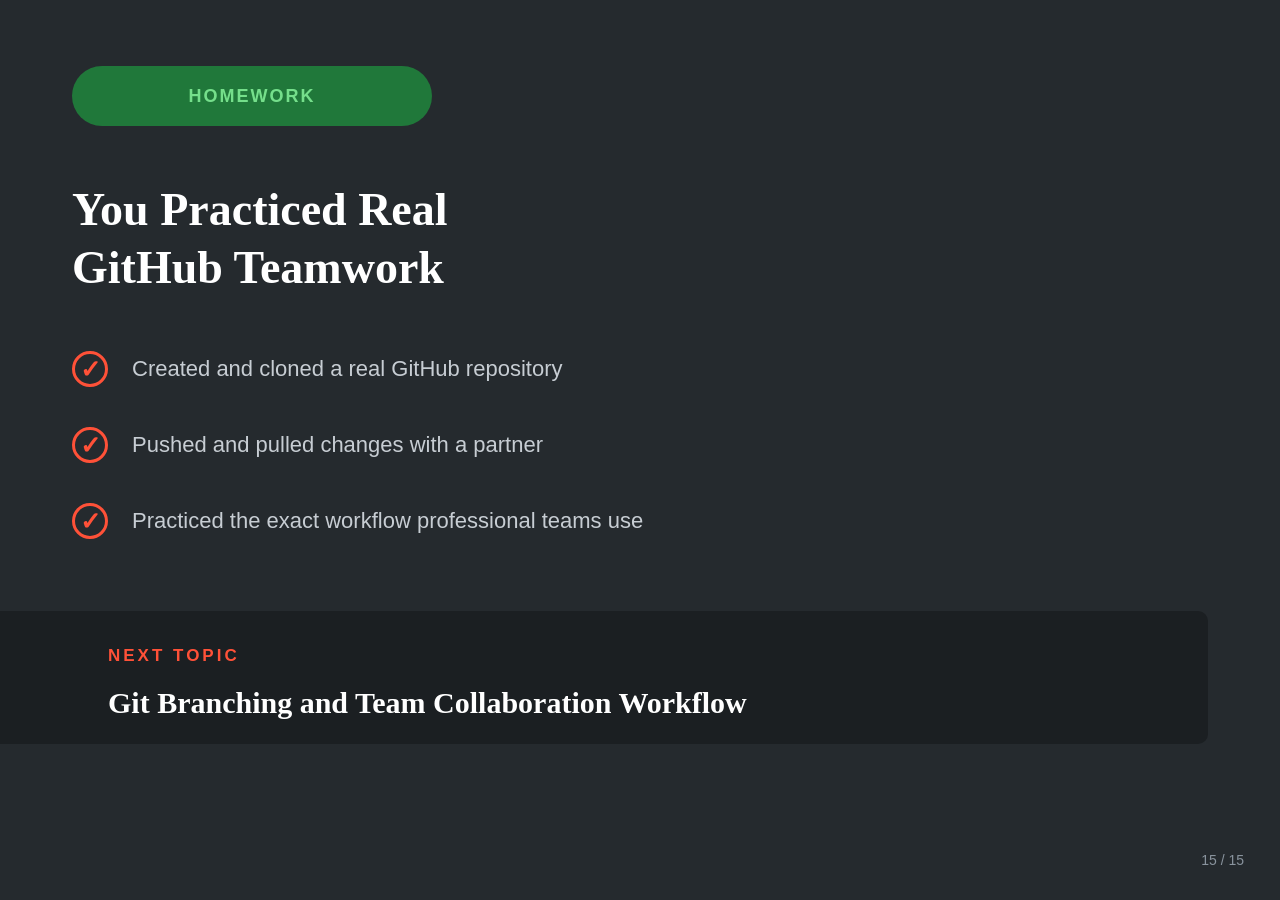
==== index.html @ 7108e135 "Create GitHub teamwork webpage with HTML and CSS" ====
<!DOCTYPE html>
<html lang="en">
<head>
    <meta charset="UTF-8">
    <meta name="viewport" content="width=device-width, initial-scale=1.0">
    <title>GitHub Teamwork</title>

    <link rel="stylesheet" href="style.css">
</head>
<body>

    <main class="container">

        <!-- Homework Label -->
        <div class="label">
            HOMEWORK
        </div>

        <!-- Main Title -->
        <h1>
            You Practiced Real<br>
            GitHub Teamwork
        </h1>

        <!-- Checklist -->
        <div class="checklist">

            <div class="item">
                <div class="check-icon">✓</div>
                <p>Created and cloned a real GitHub repository</p>
            </div>

            <div class="item">
                <div class="check-icon">✓</div>
                <p>Pushed and pulled changes with a partner</p>
            </div>

            <div class="item">
                <div class="check-icon">✓</div>
                <p>Practiced the exact workflow professional teams use</p>
            </div>

        </div>

        <!-- Next Topic -->
        <section class="next-topic">

            <span>NEXT TOPIC</span>

            <h2>
                Git Branching and Team Collaboration Workflow
            </h2>

        </section>

        <!-- Page Number -->
        <div class="page-number">
            15 / 15
        </div>

    </main>

</body>
</html>
---- style.css ----
* {
    margin: 0;
    padding: 0;
    box-sizing: border-box;
}

body {
    font-family: Arial, sans-serif;
    background: #252a2e;
    color: white;
}

.container {
    min-height: 100vh;
    padding: 66px 72px;
    position: relative;
    overflow: hidden;
}

/* Homework Label */

.label {
    width: 360px;
    height: 60px;

    background: #20783a;
    border-radius: 40px;

    display: flex;
    align-items: center;
    justify-content: center;

    color: #75df8b;
    font-size: 18px;
    font-weight: bold;
    letter-spacing: 2px;
}

/* Main Title */

h1 {
    margin-top: 55px;

    font-family: Georgia, serif;
    font-size: 46px;
    line-height: 1.25;
    font-weight: bold;
}

/* Checklist */

.checklist {
    margin-top: 55px;
}

.item {
    display: flex;
    align-items: center;
    gap: 24px;

    margin-bottom: 40px;
}

.check-icon {
    width: 36px;
    height: 36px;

    border: 3px solid #ff5138;
    border-radius: 50%;

    color: #ff5138;

    display: flex;
    align-items: center;
    justify-content: center;

    font-size: 25px;
    font-weight: bold;
}

.item p {
    color: #c7cdd3;
    font-size: 22px;
}

/* Next Topic */

.next-topic {
    position: absolute;

    left: 0;
    right: 72px;
    bottom: 156px;

    background: #1b1f22;

    padding: 35px 36px 24px 108px;

    border-radius: 0 10px 10px 0;
}

.next-topic span {
    color: #ff5138;

    font-size: 17px;
    font-weight: bold;

    letter-spacing: 3px;
}

.next-topic h2 {
    margin-top: 20px;

    font-family: Georgia, serif;

    font-size: 30px;
    color: white;
}

/* Page Number */

.page-number {
    position: absolute;

    right: 36px;
    bottom: 32px;

    color: #89939d;

    font-size: 14px;
}
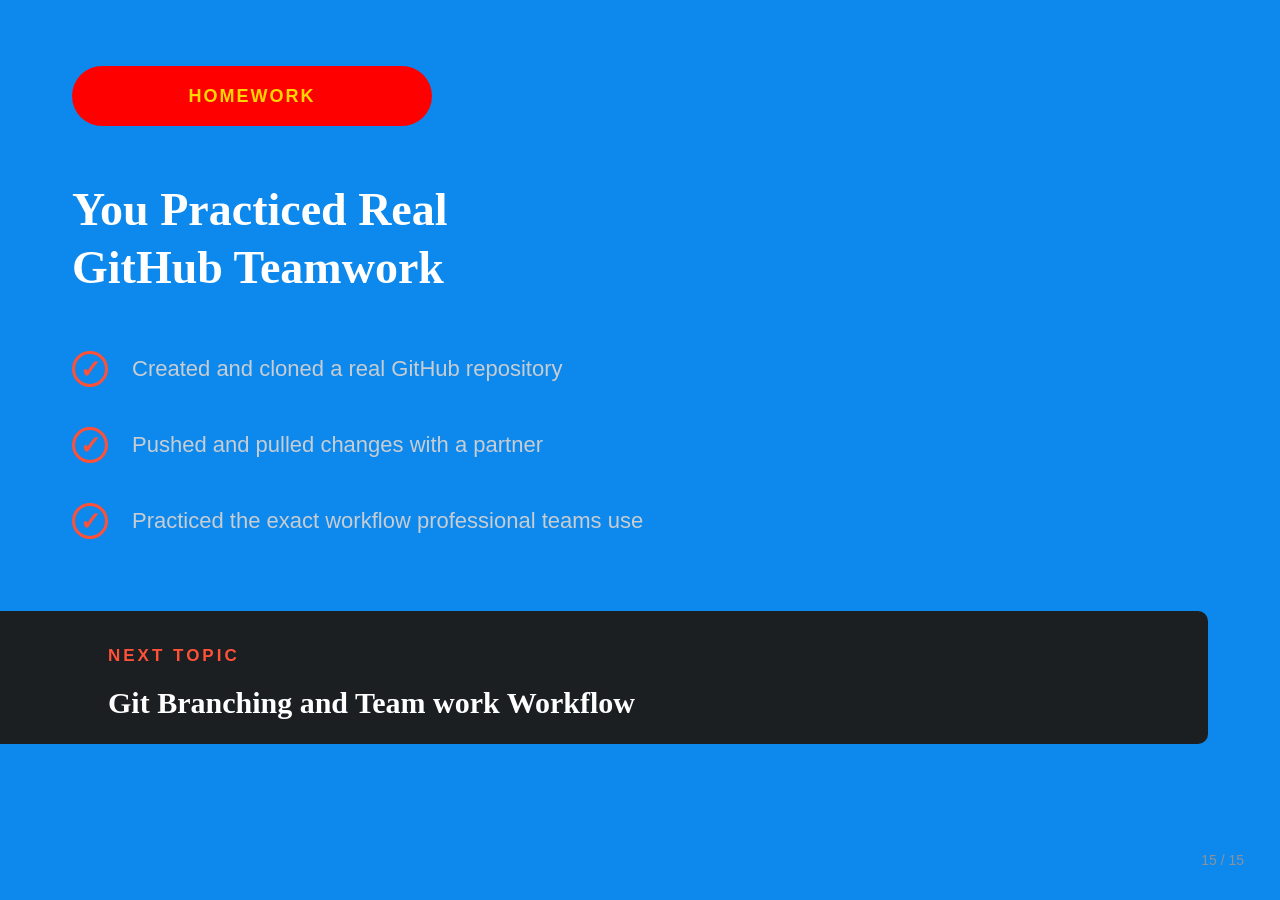
==== commit 44405278: "Add GitHub teamwork page" ====
--- a/index.html
+++ b/index.html
@@ -48,7 +48,7 @@
             <span>NEXT TOPIC</span>
 
             <h2>
-                Git Branching and Team Collaboration Workflow
+                Git Branching and Team work Workflow
             </h2>
 
         </section>
--- a/style.css
+++ b/style.css
@@ -6,7 +6,7 @@
 
 body {
     font-family: Arial, sans-serif;
-    background: #252a2e;
+    background: #0d88ec;
     color: white;
 }
 
@@ -23,14 +23,14 @@
     width: 360px;
     height: 60px;
 
-    background: #20783a;
+    background:red;
     border-radius: 40px;
 
     display: flex;
     align-items: center;
     justify-content: center;
 
-    color: #75df8b;
+    color:gold;
     font-size: 18px;
     font-weight: bold;
     letter-spacing: 2px;
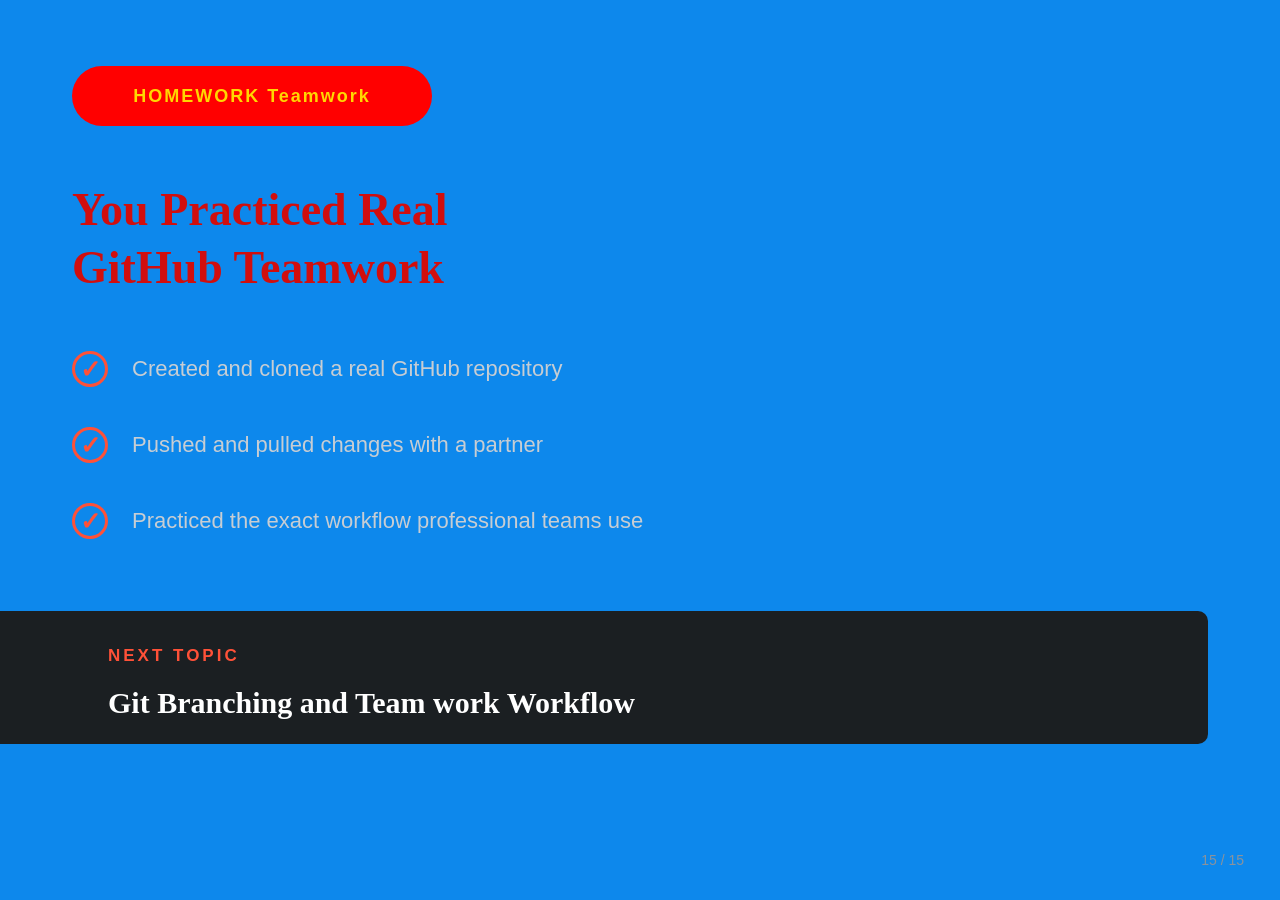
==== commit 93075103: "Add GitHub Teamwork Page" ====
--- a/index.html
+++ b/index.html
@@ -14,6 +14,7 @@
         <!-- Homework Label -->
         <div class="label">
             HOMEWORK
+            Teamwork
         </div>
 
         <!-- Main Title -->
--- a/style.css
+++ b/style.css
@@ -7,7 +7,7 @@
 body {
     font-family: Arial, sans-serif;
     background: #0d88ec;
-    color: white;
+    color: rgb(209, 14, 14);
 }
 
 .container {
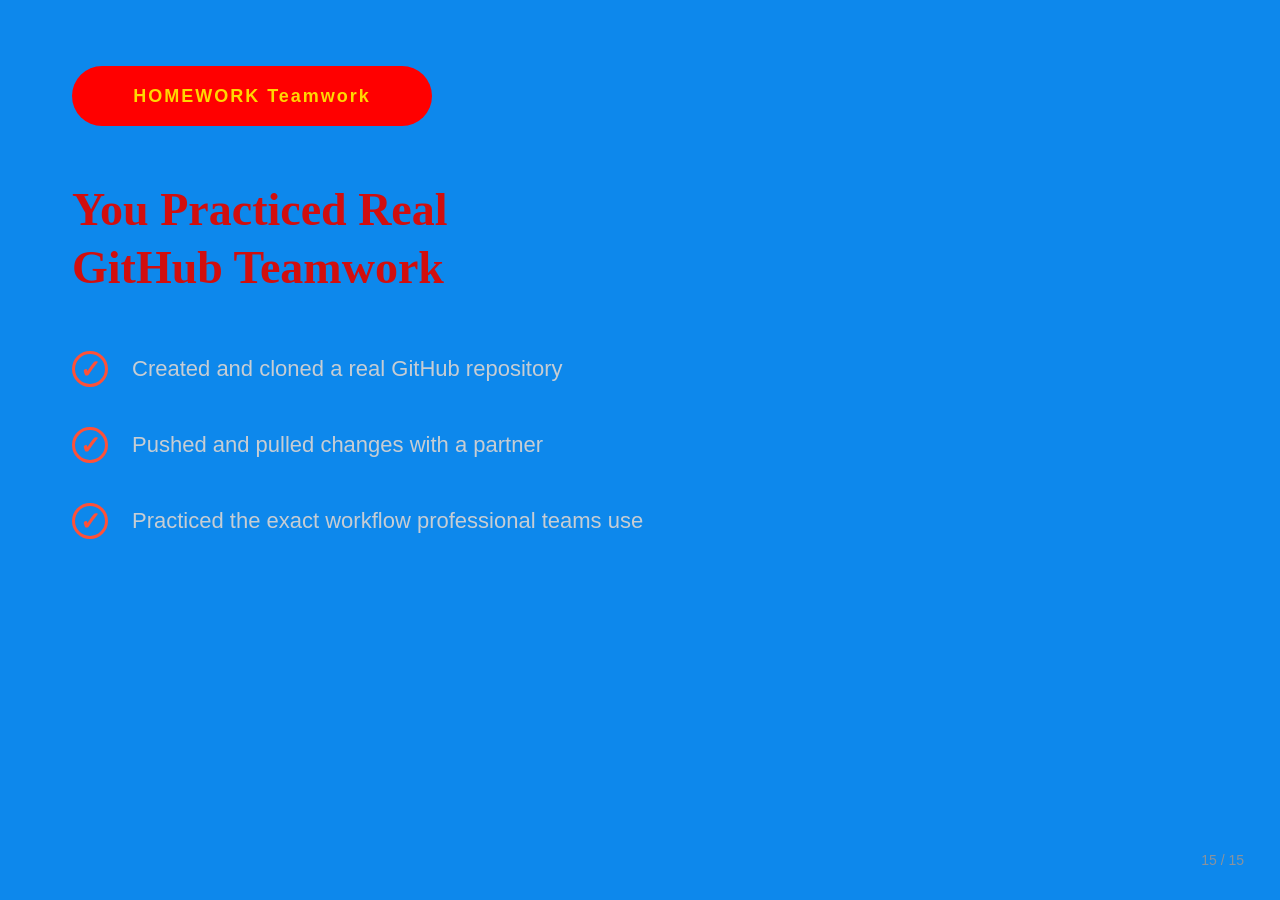
==== commit 6b26ee8d: "Add GitHub teamwork page" ====
--- a/index.html
+++ b/index.html
@@ -44,7 +44,7 @@
         </div>
 
         <!-- Next Topic -->
-        <section class="next-topic">
+        <!-- <section class="next-topic">
 
             <span>NEXT TOPIC</span>
 
@@ -52,7 +52,7 @@
                 Git Branching and Team work Workflow
             </h2>
 
-        </section>
+        </section> -->
 
         <!-- Page Number -->
         <div class="page-number">
--- a/style.css
+++ b/style.css
@@ -85,7 +85,7 @@
 
 /* Next Topic */
 
-.next-topic {
+/* .next-topic {
     position: absolute;
 
     left: 0;
@@ -97,25 +97,25 @@
     padding: 35px 36px 24px 108px;
 
     border-radius: 0 10px 10px 0;
-}
+} */
 
-.next-topic span {
+/* .next-topic span {
     color: #ff5138;
 
     font-size: 17px;
     font-weight: bold;
 
     letter-spacing: 3px;
-}
+} */
 
-.next-topic h2 {
+/* .next-topic h2 {
     margin-top: 20px;
 
     font-family: Georgia, serif;
 
     font-size: 30px;
     color: white;
-}
+} */
 
 /* Page Number */
 
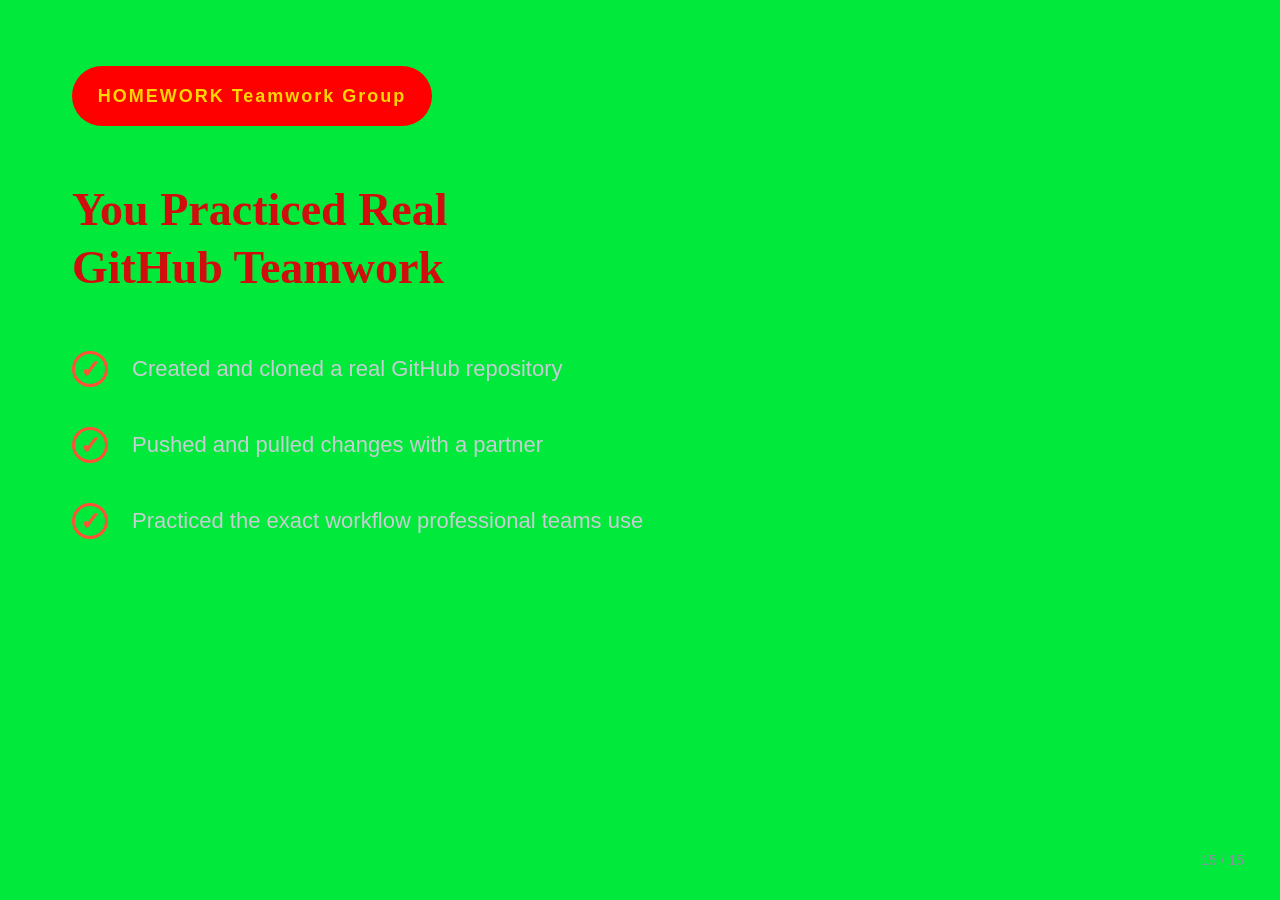
==== commit 1da91318: "Add GitHub teamwork page" ====
--- a/index.html
+++ b/index.html
@@ -15,6 +15,7 @@
         <div class="label">
             HOMEWORK
             Teamwork
+            Group
         </div>
 
         <!-- Main Title -->
--- a/style.css
+++ b/style.css
@@ -6,7 +6,7 @@
 
 body {
     font-family: Arial, sans-serif;
-    background: #0d88ec;
+    background: #01ea3b;
     color: rgb(209, 14, 14);
 }
 
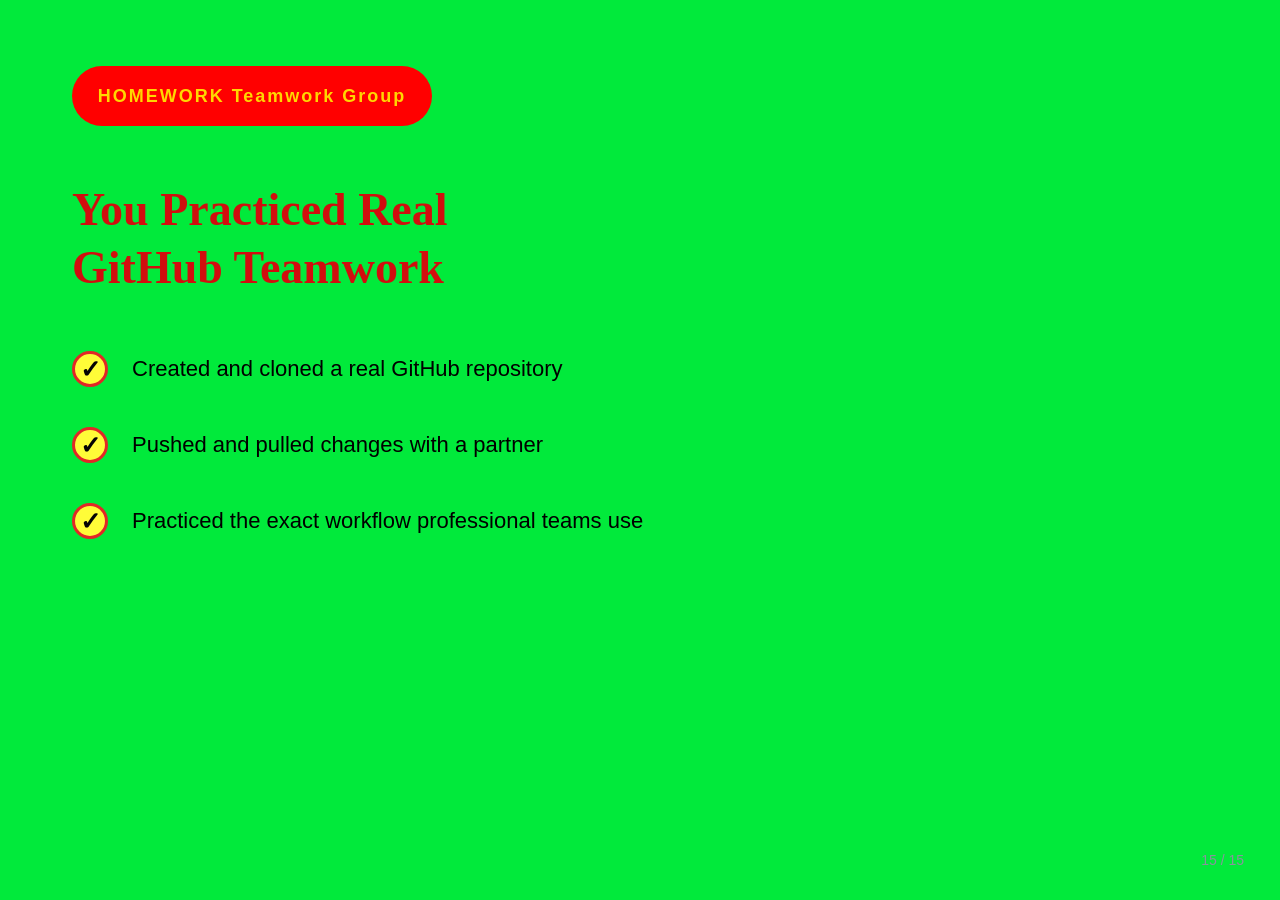
==== commit 3bb566f4: "change icon_color" ====
--- a/index.html
+++ b/index.html
@@ -59,7 +59,7 @@
         <div class="page-number">
             15 / 15
         </div>
-
+       
     </main>
 
 </body>
--- a/style.css
+++ b/style.css
@@ -65,10 +65,10 @@
     width: 36px;
     height: 36px;
 
-    border: 3px solid #ff5138;
+    border: 3px solid #e22727;
     border-radius: 50%;
-
-    color: #ff5138;
+    background-color: #fffc38;
+    color: #050404;
 
     display: flex;
     align-items: center;
@@ -79,7 +79,7 @@
 }
 
 .item p {
-    color: #c7cdd3;
+    color: black;
     font-size: 22px;
 }
 
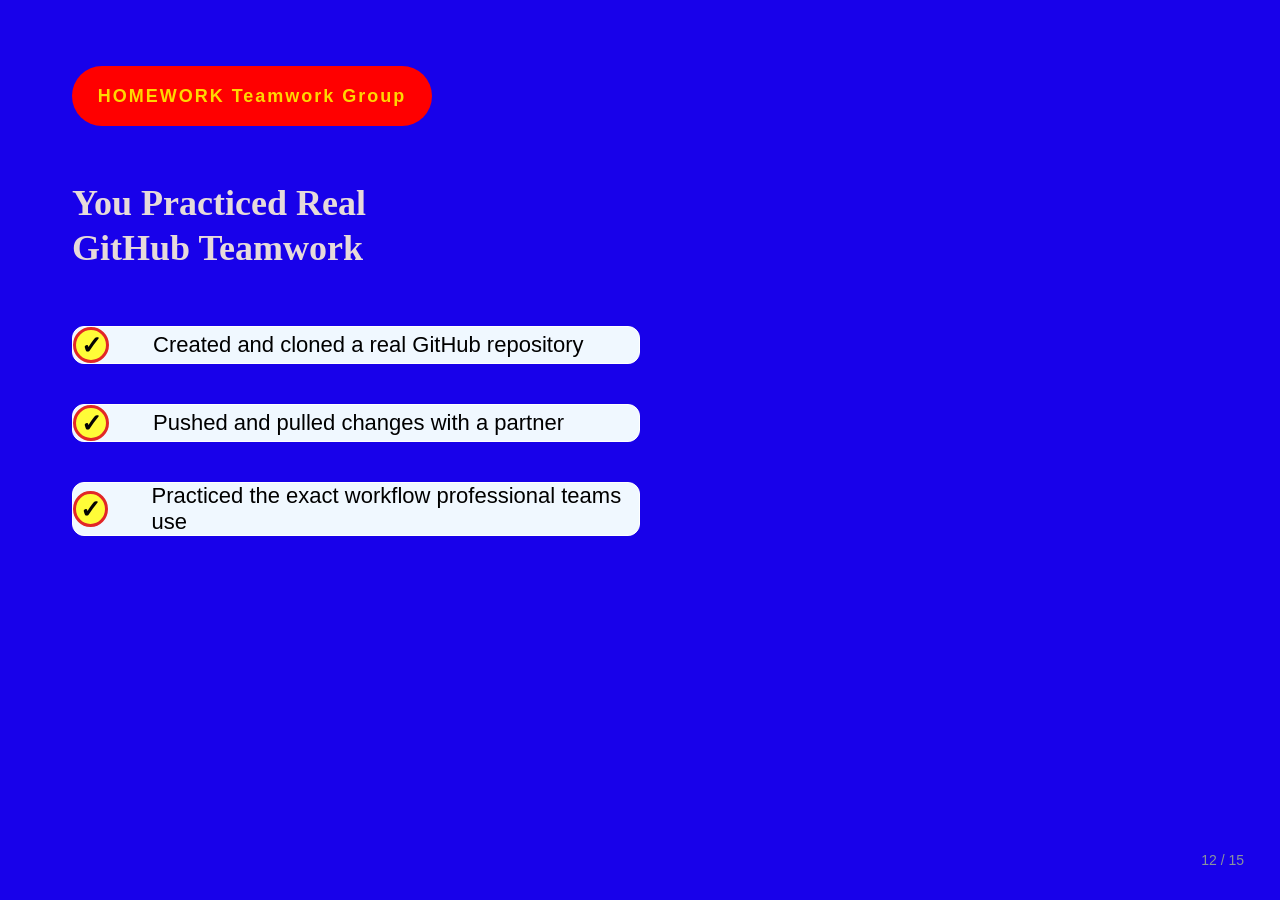
==== commit f0321598: "Add GitHub teamwork page" ====
--- a/index.html
+++ b/index.html
@@ -57,7 +57,7 @@
 
         <!-- Page Number -->
         <div class="page-number">
-            15 / 15
+            12 / 15
         </div>
        
     </main>
--- a/style.css
+++ b/style.css
@@ -6,8 +6,8 @@
 
 body {
     font-family: Arial, sans-serif;
-    background: #01ea3b;
-    color: rgb(209, 14, 14);
+    background: #1801ea;
+    color: rgb(230, 218, 218);
 }
 
 .container {
@@ -42,7 +42,7 @@
     margin-top: 55px;
 
     font-family: Georgia, serif;
-    font-size: 46px;
+    font-size: 36px;
     line-height: 1.25;
     font-weight: bold;
 }
@@ -51,13 +51,17 @@
 
 .checklist {
     margin-top: 55px;
+    
 }
 
 .item {
     display: flex;
     align-items: center;
-    gap: 24px;
-
+    border-radius: 12px;
+    gap: 44px;
+    border: 1px solid white;
+    width: 50%;
+    background-color: aliceblue;
     margin-bottom: 40px;
 }
 
